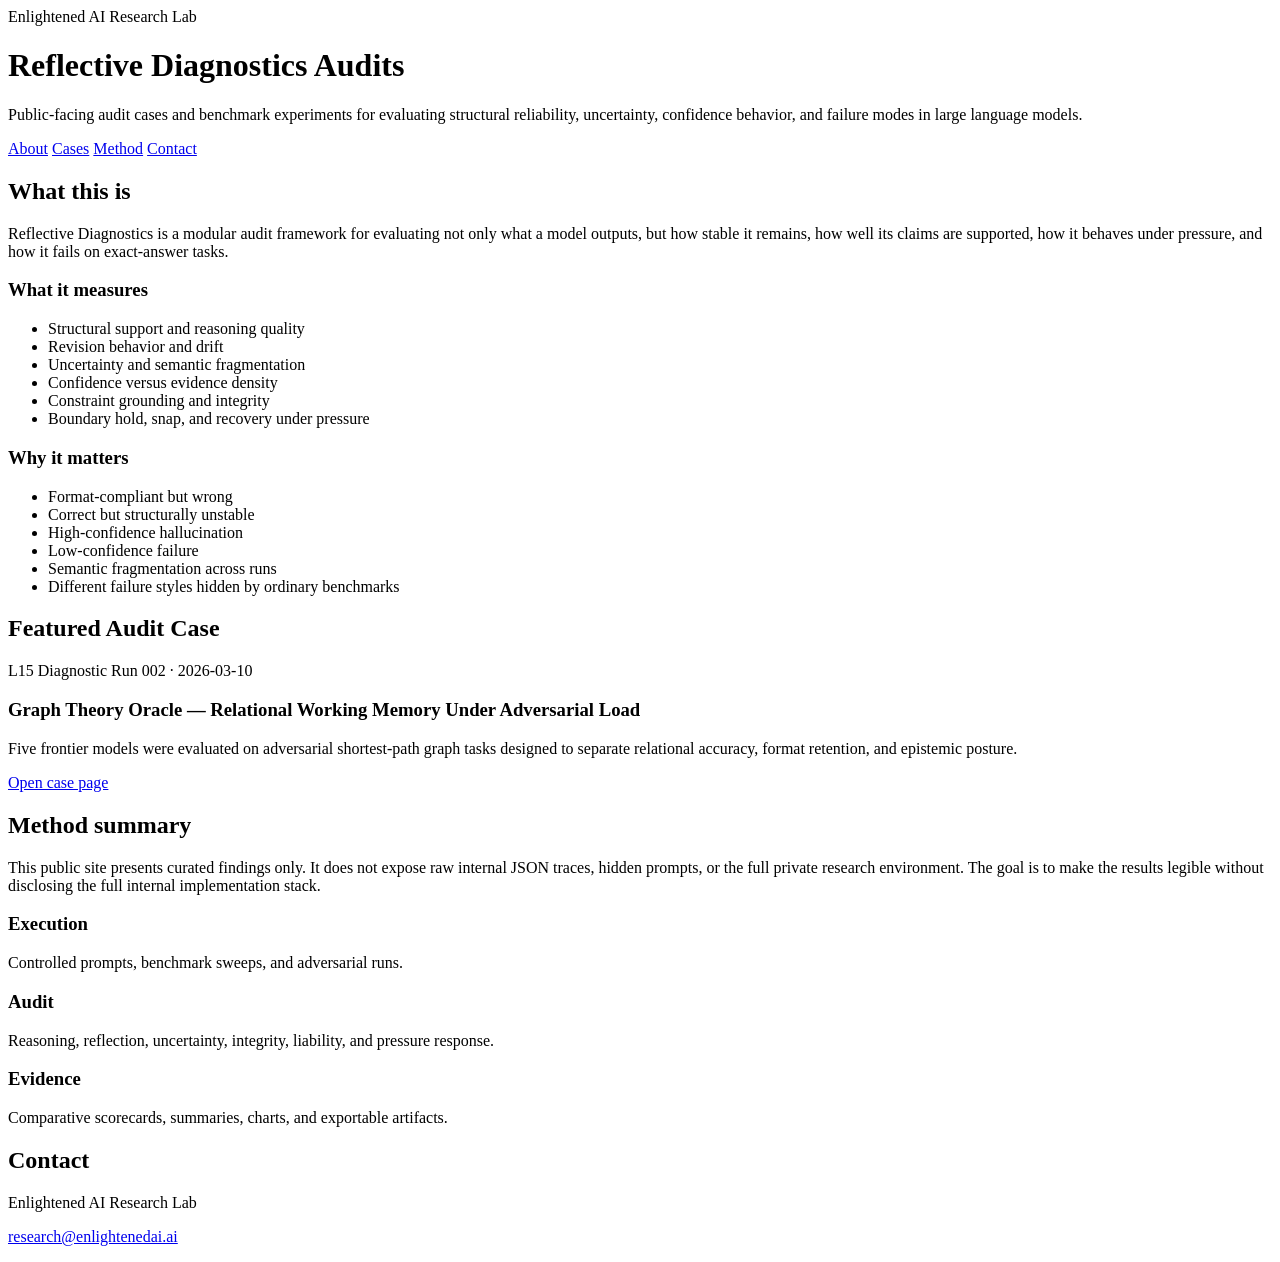
==== index.html @ 5a1d090b "Create index.html" ====
<!doctype html>
<html lang="en">
<head>
  <meta charset="utf-8" />
  <meta name="viewport" content="width=device-width, initial-scale=1" />
  <title>Reflective Diagnostics Audits</title>
  <meta name="description" content="Public-facing audit cases and benchmark experiments from Enlightened AI Research Lab." />
  <link rel="stylesheet" href="styles.css" />
</head>
<body>
  <header class="site-header">
    <div class="wrap">
      <div class="eyebrow">Enlightened AI Research Lab</div>
      <h1>Reflective Diagnostics Audits</h1>
      <p class="lead">
        Public-facing audit cases and benchmark experiments for evaluating structural reliability,
        uncertainty, confidence behavior, and failure modes in large language models.
      </p>
      <nav class="topnav">
        <a href="#about">About</a>
        <a href="#cases">Cases</a>
        <a href="#method">Method</a>
        <a href="#contact">Contact</a>
      </nav>
    </div>
  </header>

  <main>
    <section id="about" class="section">
      <div class="wrap">
        <h2>What this is</h2>
        <p>
          Reflective Diagnostics is a modular audit framework for evaluating not only what a model outputs,
          but how stable it remains, how well its claims are supported, how it behaves under pressure,
          and how it fails on exact-answer tasks.
        </p>
        <div class="grid two">
          <div class="card">
            <h3>What it measures</h3>
            <ul>
              <li>Structural support and reasoning quality</li>
              <li>Revision behavior and drift</li>
              <li>Uncertainty and semantic fragmentation</li>
              <li>Confidence versus evidence density</li>
              <li>Constraint grounding and integrity</li>
              <li>Boundary hold, snap, and recovery under pressure</li>
            </ul>
          </div>
          <div class="card">
            <h3>Why it matters</h3>
            <ul>
              <li>Format-compliant but wrong</li>
              <li>Correct but structurally unstable</li>
              <li>High-confidence hallucination</li>
              <li>Low-confidence failure</li>
              <li>Semantic fragmentation across runs</li>
              <li>Different failure styles hidden by ordinary benchmarks</li>
            </ul>
          </div>
        </div>
      </div>
    </section>

    <section id="cases" class="section alt">
      <div class="wrap">
        <h2>Featured Audit Case</h2>
        <div class="case-card">
          <div class="case-meta">L15 Diagnostic Run 002 · 2026-03-10</div>
          <h3>Graph Theory Oracle — Relational Working Memory Under Adversarial Load</h3>
          <p>
            Five frontier models were evaluated on adversarial shortest-path graph tasks designed to
            separate relational accuracy, format retention, and epistemic posture.
          </p>
          <a class="button" href="run-002-graph-theory.html">Open case page</a>
        </div>
      </div>
    </section>

    <section id="method" class="section">
      <div class="wrap">
        <h2>Method summary</h2>
        <p>
          This public site presents curated findings only. It does not expose raw internal JSON traces,
          hidden prompts, or the full private research environment. The goal is to make the results legible
          without disclosing the full internal implementation stack.
        </p>
        <div class="grid three">
          <div class="mini-card">
            <h3>Execution</h3>
            <p>Controlled prompts, benchmark sweeps, and adversarial runs.</p>
          </div>
          <div class="mini-card">
            <h3>Audit</h3>
            <p>Reasoning, reflection, uncertainty, integrity, liability, and pressure response.</p>
          </div>
          <div class="mini-card">
            <h3>Evidence</h3>
            <p>Comparative scorecards, summaries, charts, and exportable artifacts.</p>
          </div>
        </div>
      </div>
    </section>
  </main>

  <footer id="contact" class="site-footer">
    <div class="wrap">
      <h2>Contact</h2>
      <p>Enlightened AI Research Lab</p>
      <p><a href="mailto:research@enlightenedai.ai">research@enlightenedai.ai</a></p>
    </div>
  </footer>
</body>
</html>
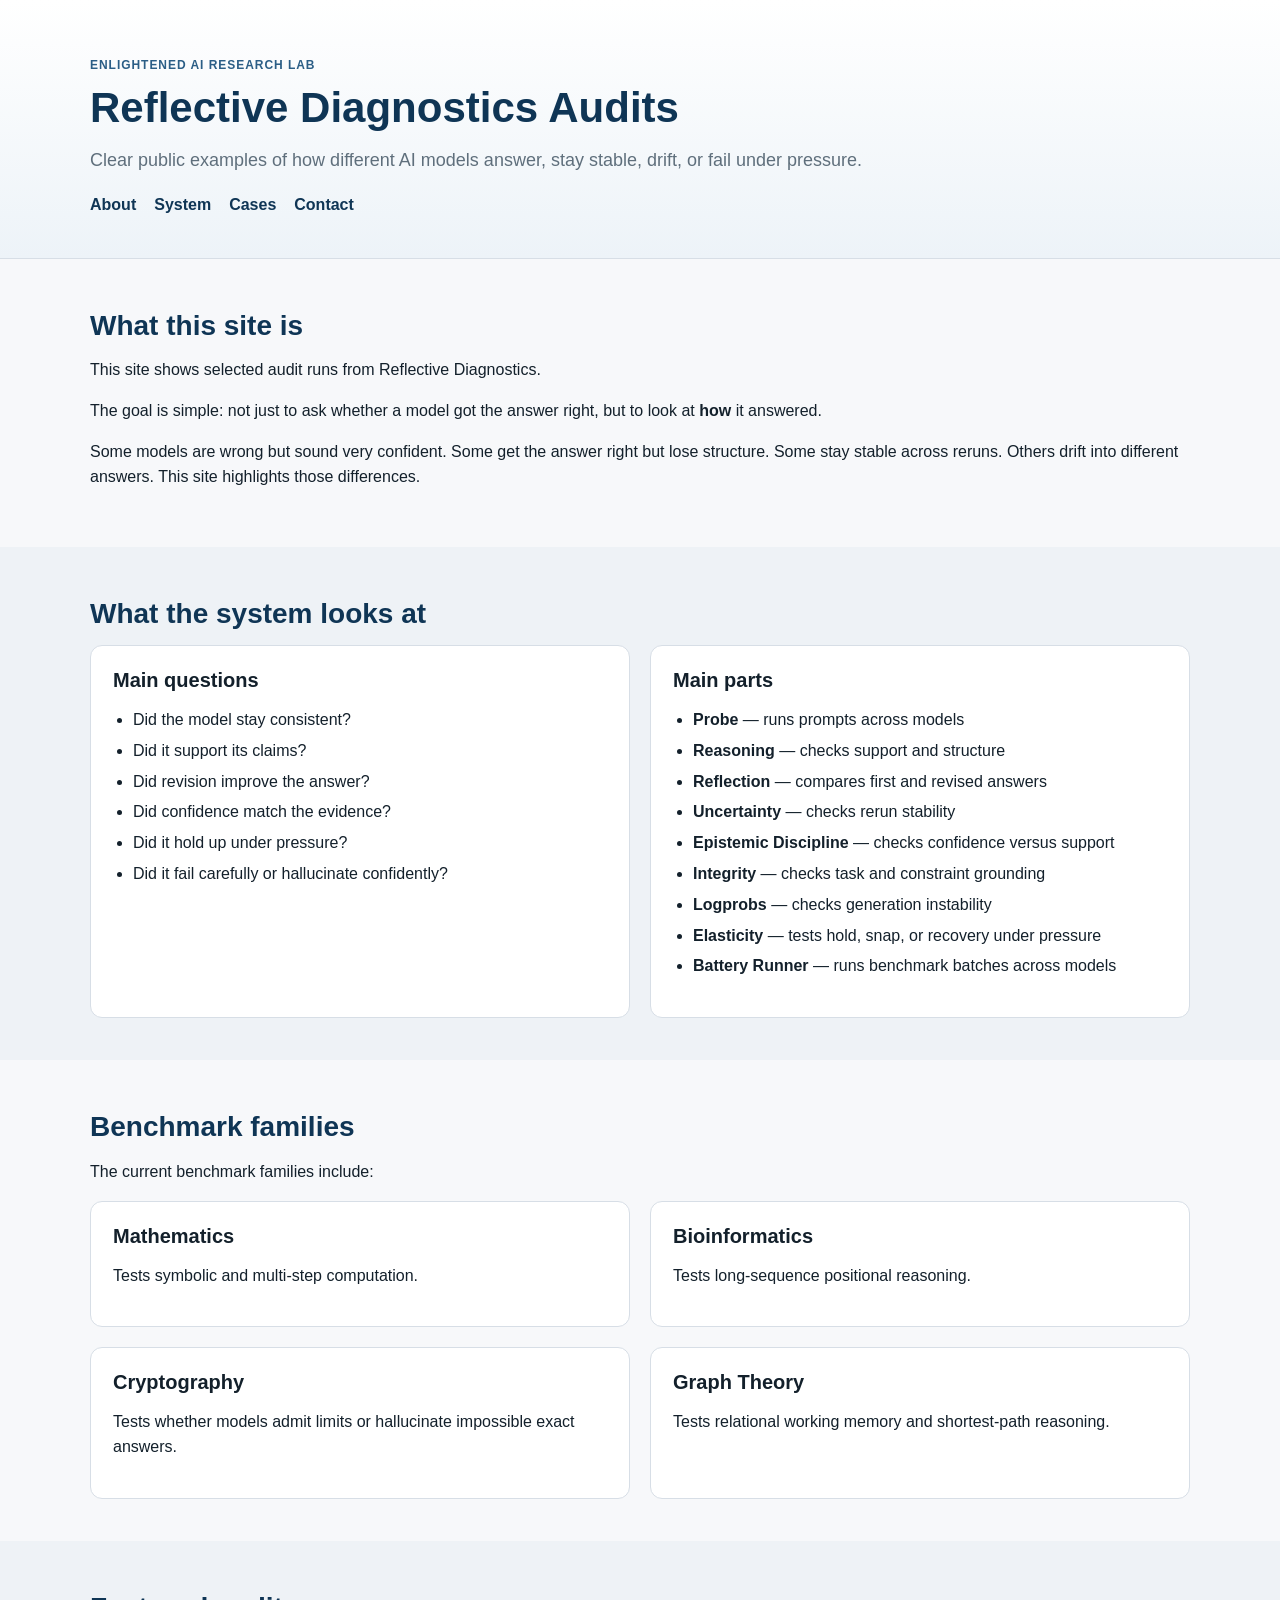
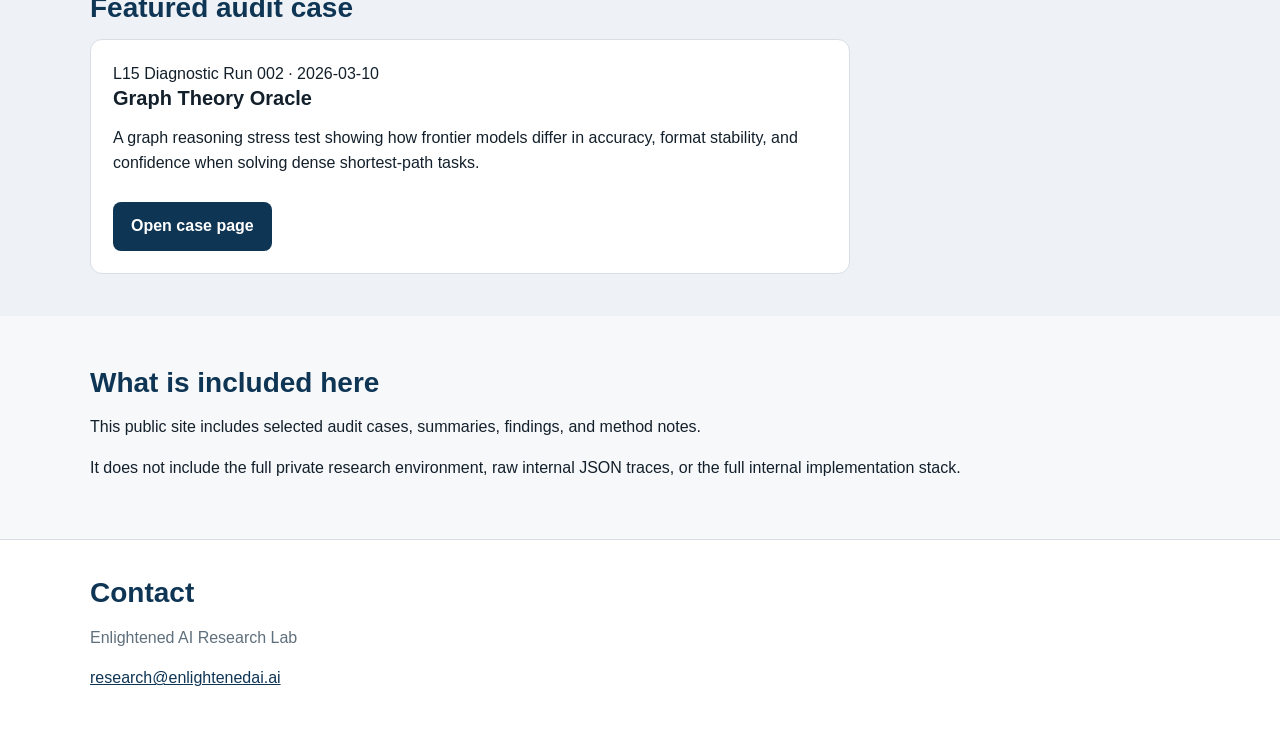
==== commit 53355bfd: "Update index.html" ====
--- a/index.html
+++ b/index.html
@@ -4,7 +4,7 @@
   <meta charset="utf-8" />
   <meta name="viewport" content="width=device-width, initial-scale=1" />
   <title>Reflective Diagnostics Audits</title>
-  <meta name="description" content="Public-facing audit cases and benchmark experiments from Enlightened AI Research Lab." />
+  <meta name="description" content="Clear public examples of how AI models succeed, fail, stay stable, or break under pressure." />
   <link rel="stylesheet" href="styles.css" />
 </head>
 <body>
@@ -13,13 +13,12 @@
       <div class="eyebrow">Enlightened AI Research Lab</div>
       <h1>Reflective Diagnostics Audits</h1>
       <p class="lead">
-        Public-facing audit cases and benchmark experiments for evaluating structural reliability,
-        uncertainty, confidence behavior, and failure modes in large language models.
+        Clear public examples of how different AI models answer, stay stable, drift, or fail under pressure.
       </p>
       <nav class="topnav">
         <a href="#about">About</a>
+        <a href="#system">System</a>
         <a href="#cases">Cases</a>
-        <a href="#method">Method</a>
         <a href="#contact">Contact</a>
       </nav>
     </div>
@@ -28,34 +27,76 @@
   <main>
     <section id="about" class="section">
       <div class="wrap">
-        <h2>What this is</h2>
+        <h2>What this site is</h2>
         <p>
-          Reflective Diagnostics is a modular audit framework for evaluating not only what a model outputs,
-          but how stable it remains, how well its claims are supported, how it behaves under pressure,
-          and how it fails on exact-answer tasks.
+          This site shows selected audit runs from Reflective Diagnostics.
         </p>
+        <p>
+          The goal is simple: not just to ask whether a model got the answer right, but to look at
+          <strong>how</strong> it answered.
+        </p>
+        <p>
+          Some models are wrong but sound very confident. Some get the answer right but lose structure.
+          Some stay stable across reruns. Others drift into different answers. This site highlights those differences.
+        </p>
+      </div>
+    </section>
+
+    <section id="system" class="section alt">
+      <div class="wrap">
+        <h2>What the system looks at</h2>
         <div class="grid two">
           <div class="card">
-            <h3>What it measures</h3>
+            <h3>Main questions</h3>
             <ul>
-              <li>Structural support and reasoning quality</li>
-              <li>Revision behavior and drift</li>
-              <li>Uncertainty and semantic fragmentation</li>
-              <li>Confidence versus evidence density</li>
-              <li>Constraint grounding and integrity</li>
-              <li>Boundary hold, snap, and recovery under pressure</li>
+              <li>Did the model stay consistent?</li>
+              <li>Did it support its claims?</li>
+              <li>Did revision improve the answer?</li>
+              <li>Did confidence match the evidence?</li>
+              <li>Did it hold up under pressure?</li>
+              <li>Did it fail carefully or hallucinate confidently?</li>
             </ul>
           </div>
           <div class="card">
-            <h3>Why it matters</h3>
+            <h3>Main parts</h3>
             <ul>
-              <li>Format-compliant but wrong</li>
-              <li>Correct but structurally unstable</li>
-              <li>High-confidence hallucination</li>
-              <li>Low-confidence failure</li>
-              <li>Semantic fragmentation across runs</li>
-              <li>Different failure styles hidden by ordinary benchmarks</li>
+              <li><strong>Probe</strong> — runs prompts across models</li>
+              <li><strong>Reasoning</strong> — checks support and structure</li>
+              <li><strong>Reflection</strong> — compares first and revised answers</li>
+              <li><strong>Uncertainty</strong> — checks rerun stability</li>
+              <li><strong>Epistemic Discipline</strong> — checks confidence versus support</li>
+              <li><strong>Integrity</strong> — checks task and constraint grounding</li>
+              <li><strong>Logprobs</strong> — checks generation instability</li>
+              <li><strong>Elasticity</strong> — tests hold, snap, or recovery under pressure</li>
+              <li><strong>Battery Runner</strong> — runs benchmark batches across models</li>
             </ul>
+          </div>
+        </div>
+      </div>
+    </section>
+
+    <section class="section">
+      <div class="wrap">
+        <h2>Benchmark families</h2>
+        <p>
+          The current benchmark families include:
+        </p>
+        <div class="grid two">
+          <div class="mini-card">
+            <h3>Mathematics</h3>
+            <p>Tests symbolic and multi-step computation.</p>
+          </div>
+          <div class="mini-card">
+            <h3>Bioinformatics</h3>
+            <p>Tests long-sequence positional reasoning.</p>
+          </div>
+          <div class="mini-card">
+            <h3>Cryptography</h3>
+            <p>Tests whether models admit limits or hallucinate impossible exact answers.</p>
+          </div>
+          <div class="mini-card">
+            <h3>Graph Theory</h3>
+            <p>Tests relational working memory and shortest-path reasoning.</p>
           </div>
         </div>
       </div>
@@ -63,41 +104,28 @@
 
     <section id="cases" class="section alt">
       <div class="wrap">
-        <h2>Featured Audit Case</h2>
+        <h2>Featured audit case</h2>
         <div class="case-card">
           <div class="case-meta">L15 Diagnostic Run 002 · 2026-03-10</div>
-          <h3>Graph Theory Oracle — Relational Working Memory Under Adversarial Load</h3>
+          <h3>Graph Theory Oracle</h3>
           <p>
-            Five frontier models were evaluated on adversarial shortest-path graph tasks designed to
-            separate relational accuracy, format retention, and epistemic posture.
+            A graph reasoning stress test showing how frontier models differ in accuracy, format stability,
+            and confidence when solving dense shortest-path tasks.
           </p>
           <a class="button" href="run-002-graph-theory.html">Open case page</a>
         </div>
       </div>
     </section>
 
-    <section id="method" class="section">
+    <section class="section">
       <div class="wrap">
-        <h2>Method summary</h2>
+        <h2>What is included here</h2>
         <p>
-          This public site presents curated findings only. It does not expose raw internal JSON traces,
-          hidden prompts, or the full private research environment. The goal is to make the results legible
-          without disclosing the full internal implementation stack.
+          This public site includes selected audit cases, summaries, findings, and method notes.
         </p>
-        <div class="grid three">
-          <div class="mini-card">
-            <h3>Execution</h3>
-            <p>Controlled prompts, benchmark sweeps, and adversarial runs.</p>
-          </div>
-          <div class="mini-card">
-            <h3>Audit</h3>
-            <p>Reasoning, reflection, uncertainty, integrity, liability, and pressure response.</p>
-          </div>
-          <div class="mini-card">
-            <h3>Evidence</h3>
-            <p>Comparative scorecards, summaries, charts, and exportable artifacts.</p>
-          </div>
-        </div>
+        <p>
+          It does not include the full private research environment, raw internal JSON traces, or the full internal implementation stack.
+        </p>
       </div>
     </section>
   </main>
--- a/styles.css
+++ b/styles.css
@@ -0,0 +1,166 @@
+:root{
+  --bg:#f7f8fa;
+  --surface:#ffffff;
+  --alt:#eef2f6;
+  --ink:#13202b;
+  --muted:#5f6f7c;
+  --line:#d7dee6;
+  --accent:#0f3555;
+  --accent2:#2b5e86;
+}
+
+*{box-sizing:border-box}
+html{scroll-behavior:smooth}
+body{
+  margin:0;
+  font-family:Arial, Helvetica, sans-serif;
+  background:var(--bg);
+  color:var(--ink);
+  line-height:1.55;
+}
+
+.wrap{
+  width:min(1100px, 92%);
+  margin:0 auto;
+}
+
+.site-header{
+  background:linear-gradient(180deg, #ffffff 0%, #edf3f8 100%);
+  border-bottom:1px solid var(--line);
+  padding:56px 0 40px;
+}
+.site-header.slim{padding:40px 0 26px}
+
+.eyebrow{
+  text-transform:uppercase;
+  letter-spacing:.08em;
+  font-size:12px;
+  color:var(--accent2);
+  font-weight:700;
+  margin-bottom:8px;
+}
+
+h1,h2,h3{
+  line-height:1.2;
+  margin:0 0 14px;
+}
+h1{font-size:42px; color:var(--accent)}
+h2{font-size:28px; color:var(--accent); margin-top:8px}
+h3{font-size:20px}
+
+.lead{
+  max-width:820px;
+  font-size:18px;
+  color:var(--muted);
+  margin:0 0 18px;
+}
+
+.topnav{
+  display:flex;
+  gap:18px;
+  flex-wrap:wrap;
+  margin-top:12px;
+}
+.topnav a{
+  color:var(--accent);
+  text-decoration:none;
+  font-weight:700;
+}
+.topnav a:hover{text-decoration:underline}
+
+.section{padding:42px 0}
+.section.alt{background:var(--alt)}
+
+.grid{
+  display:grid;
+  gap:20px;
+}
+.grid.two{grid-template-columns:repeat(2, minmax(0,1fr))}
+.grid.three{grid-template-columns:repeat(3, minmax(0,1fr))}
+
+.card,.mini-card,.case-card,.note-box{
+  background:var(--surface);
+  border:1px solid var(--line);
+  border-radius:12px;
+  padding:22px;
+}
+.case-card{max-width:760px}
+.note-box{
+  background:#f3f7fb;
+  border-left:6px solid var(--accent2);
+  margin-top:24px;
+}
+
+.button{
+  display:inline-block;
+  margin-top:10px;
+  background:var(--accent);
+  color:#fff;
+  text-decoration:none;
+  padding:12px 18px;
+  border-radius:8px;
+  font-weight:700;
+}
+.button:hover{background:#0a2a44}
+
+.run-strip{
+  display:grid;
+  grid-template-columns:repeat(4, minmax(0,1fr));
+  gap:14px;
+  margin-bottom:28px;
+}
+.run-strip div{
+  background:#fff;
+  border:1px solid var(--line);
+  border-radius:10px;
+  padding:14px 16px;
+}
+.run-strip span{
+  display:block;
+  font-size:12px;
+  text-transform:uppercase;
+  letter-spacing:.06em;
+  color:var(--muted);
+  margin-bottom:4px;
+}
+.run-strip strong{
+  font-size:15px;
+  color:var(--accent);
+}
+
+.results-table{
+  width:100%;
+  border-collapse:collapse;
+  background:#fff;
+  border:1px solid var(--line);
+  margin-top:10px;
+}
+.results-table th,
+.results-table td{
+  border:1px solid var(--line);
+  padding:12px 10px;
+  text-align:left;
+  vertical-align:top;
+}
+.results-table th{
+  background:#eef3f7;
+  color:var(--accent);
+  font-size:14px;
+}
+.results-table td{font-size:14px}
+
+.site-footer{
+  border-top:1px solid var(--line);
+  padding:28px 0 44px;
+  background:#fff;
+  color:var(--muted);
+}
+.site-footer a{color:var(--accent)}
+
+ul{padding-left:20px}
+li{margin-bottom:6px}
+
+@media (max-width: 860px){
+  h1{font-size:32px}
+  .grid.two,.grid.three,.run-strip{grid-template-columns:1fr}
+}
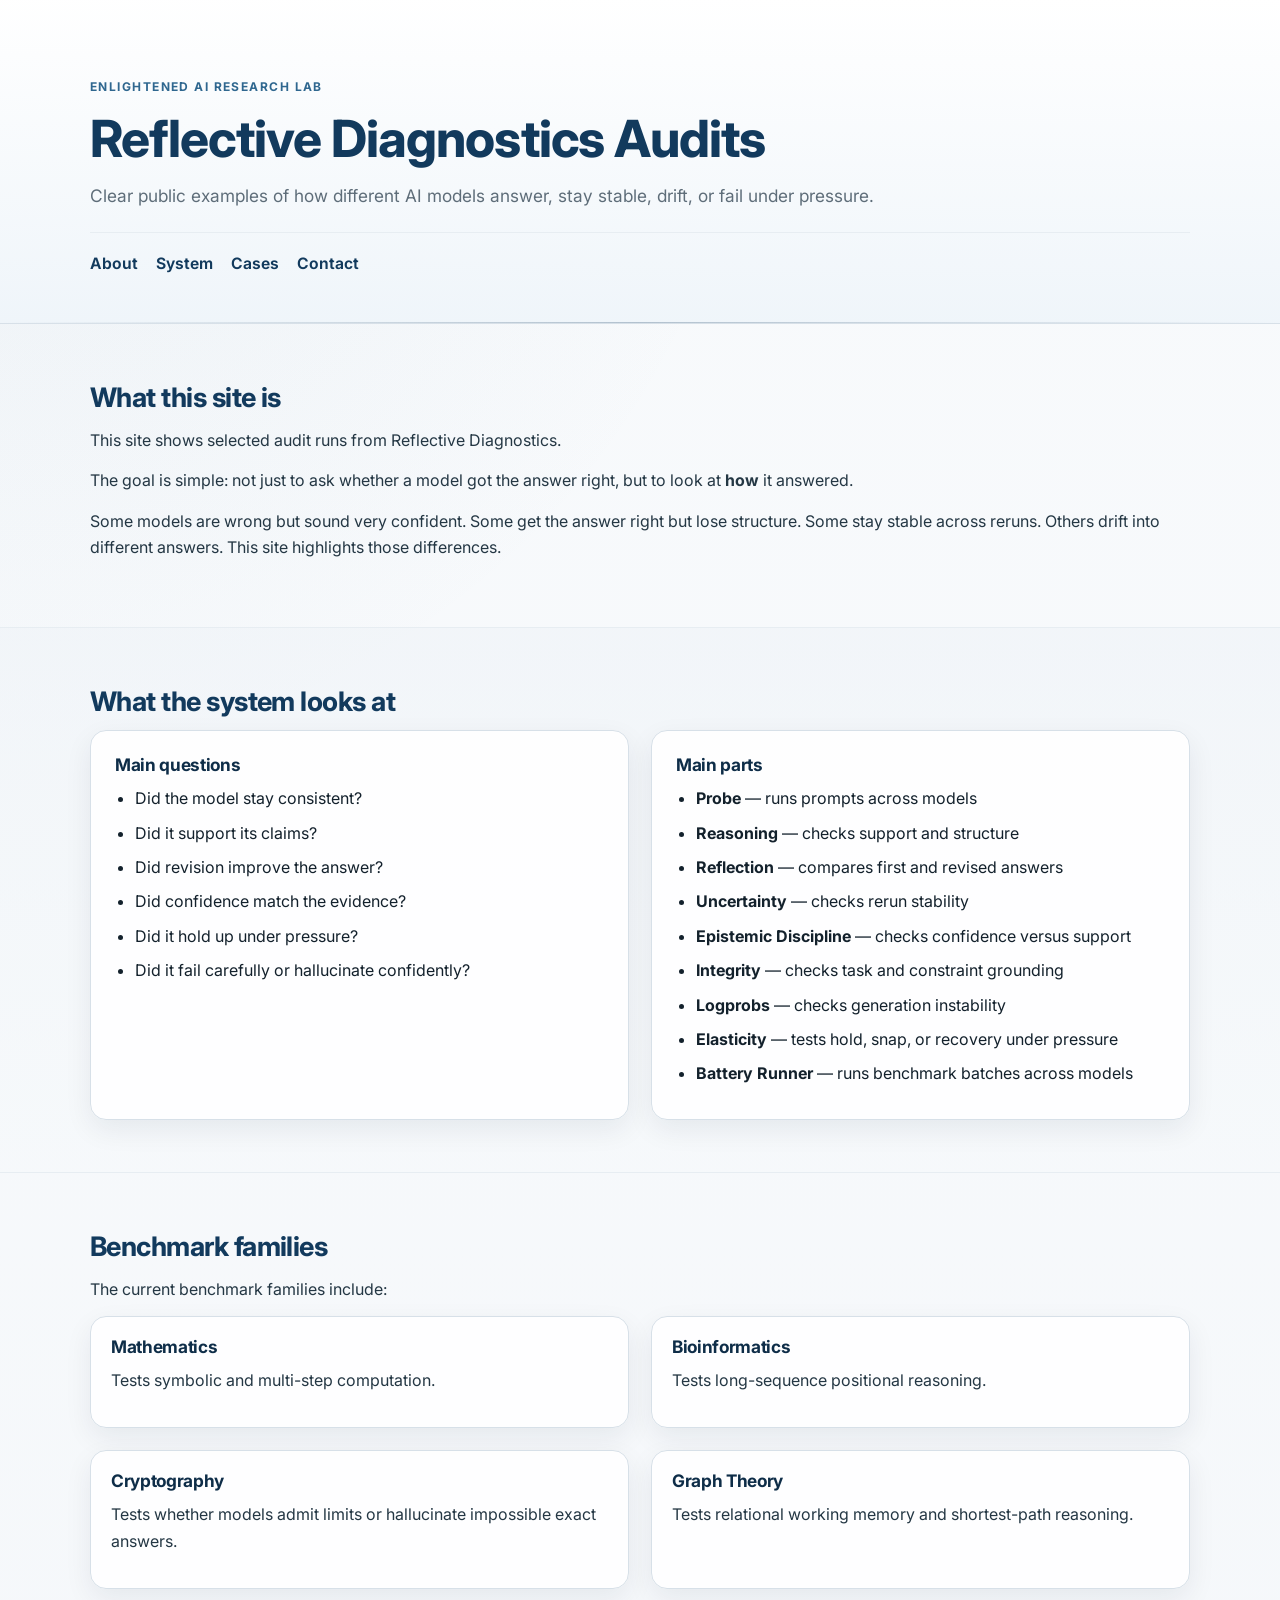
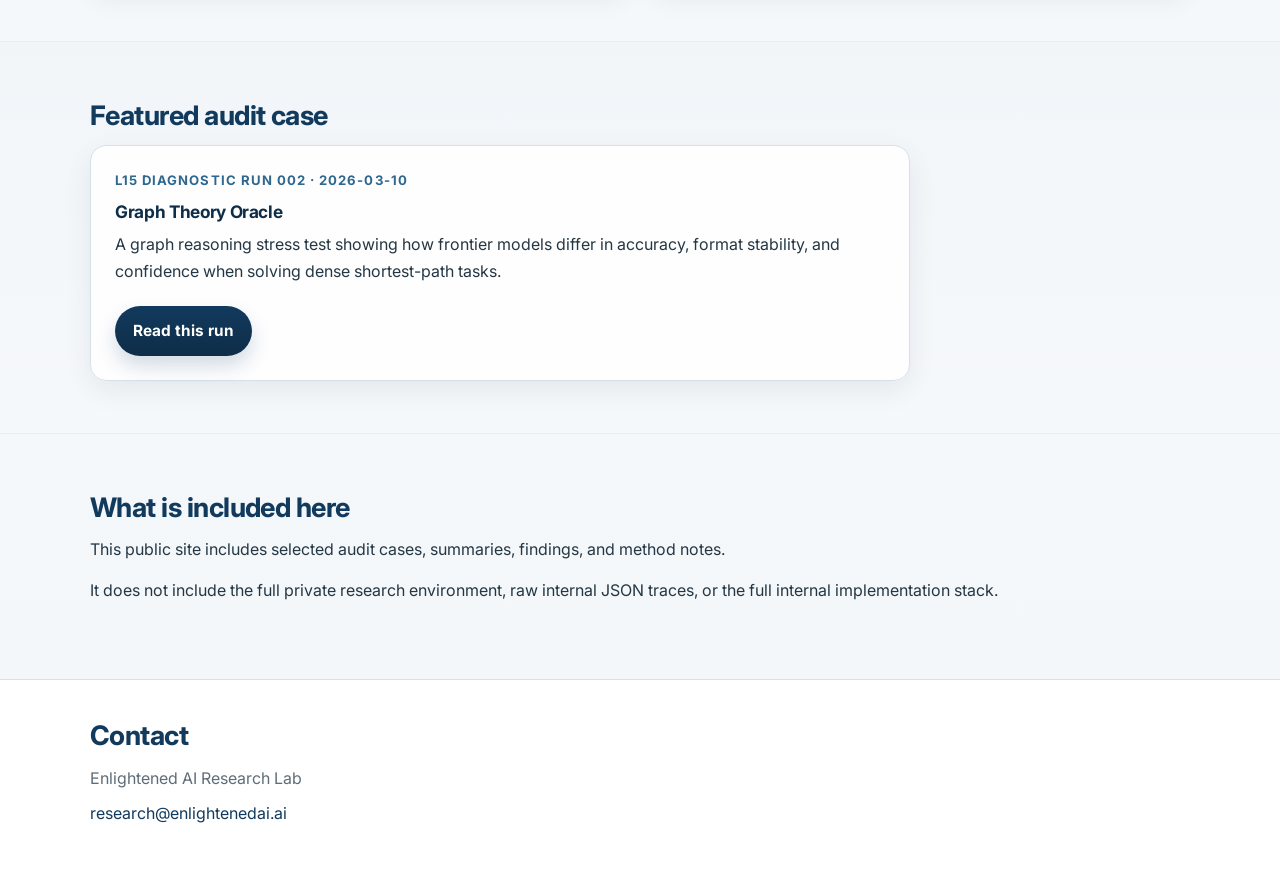
==== commit ccb4dd62: "Update index.html" ====
--- a/index.html
+++ b/index.html
@@ -5,6 +5,9 @@
   <meta name="viewport" content="width=device-width, initial-scale=1" />
   <title>Reflective Diagnostics Audits</title>
   <meta name="description" content="Clear public examples of how AI models succeed, fail, stay stable, or break under pressure." />
+  <link rel="preconnect" href="https://fonts.googleapis.com">
+  <link rel="preconnect" href="https://fonts.gstatic.com" crossorigin>
+  <link href="https://fonts.googleapis.com/css2?family=Inter:wght@400;500;600;700;800&display=swap" rel="stylesheet">
   <link rel="stylesheet" href="styles.css" />
 </head>
 <body>
@@ -112,7 +115,7 @@
             A graph reasoning stress test showing how frontier models differ in accuracy, format stability,
             and confidence when solving dense shortest-path tasks.
           </p>
-          <a class="button" href="run-002-graph-theory.html">Open case page</a>
+          <a class="button" href="run-002-graph-theory.html">Read this run</a>
         </div>
       </div>
     </section>
--- a/styles.css
+++ b/styles.css
@@ -1,166 +1,411 @@
 :root{
-  --bg:#f7f8fa;
+  --bg:#f5f7fa;
   --surface:#ffffff;
-  --alt:#eef2f6;
-  --ink:#13202b;
-  --muted:#5f6f7c;
-  --line:#d7dee6;
-  --accent:#0f3555;
-  --accent2:#2b5e86;
-}
-
-*{box-sizing:border-box}
-html{scroll-behavior:smooth}
+  --surface-2:#f0f4f8;
+  --ink:#13212c;
+  --muted:#5e6d79;
+  --line:#d7e0e8;
+  --line-2:#e7edf2;
+  --accent:#123a5d;
+  --accent-2:#2f678f;
+  --accent-3:#0e2d48;
+  --success:#1f6a52;
+  --shadow:0 10px 28px rgba(14, 33, 51, 0.07);
+  --radius:16px;
+  --radius-sm:12px;
+  --max:1100px;
+}
+
+*,
+*::before,
+*::after{
+  box-sizing:border-box;
+}
+
+html{
+  scroll-behavior:smooth;
+}
+
 body{
   margin:0;
-  font-family:Arial, Helvetica, sans-serif;
-  background:var(--bg);
+  font-family:Inter, Aptos, "Segoe UI", Arial, sans-serif;
+  font-size:16px;
+  line-height:1.65;
   color:var(--ink);
-  line-height:1.55;
+  background:
+    radial-gradient(circle at top left, rgba(47,103,143,0.06), transparent 28%),
+    linear-gradient(180deg, #f8fafc 0%, #f4f7fa 100%);
+  -webkit-font-smoothing:antialiased;
+  text-rendering:optimizeLegibility;
+}
+
+img{
+  max-width:100%;
+  display:block;
 }
 
 .wrap{
-  width:min(1100px, 92%);
+  width:min(var(--max), 92%);
   margin:0 auto;
 }
 
+/* Header */
+
 .site-header{
-  background:linear-gradient(180deg, #ffffff 0%, #edf3f8 100%);
+  position:relative;
+  padding:72px 0 46px;
+  background:
+    linear-gradient(180deg, rgba(255,255,255,0.98) 0%, rgba(239,245,250,0.96) 100%);
   border-bottom:1px solid var(--line);
-  padding:56px 0 40px;
-}
-.site-header.slim{padding:40px 0 26px}
+}
+
+.site-header::after{
+  content:"";
+  position:absolute;
+  inset:auto 0 0 0;
+  height:1px;
+  background:linear-gradient(90deg, transparent, rgba(18,58,93,0.28), transparent);
+}
+
+.site-header.slim{
+  padding:52px 0 30px;
+}
 
 .eyebrow{
+  display:inline-block;
+  margin-bottom:12px;
+  font-size:12px;
+  font-weight:700;
+  letter-spacing:.12em;
   text-transform:uppercase;
-  letter-spacing:.08em;
-  font-size:12px;
-  color:var(--accent2);
-  font-weight:700;
-  margin-bottom:8px;
+  color:var(--accent-2);
 }
 
 h1,h2,h3{
-  line-height:1.2;
   margin:0 0 14px;
-}
-h1{font-size:42px; color:var(--accent)}
-h2{font-size:28px; color:var(--accent); margin-top:8px}
-h3{font-size:20px}
+  line-height:1.15;
+  letter-spacing:-0.02em;
+}
+
+h1{
+  max-width:900px;
+  font-size:clamp(2.2rem, 4vw, 3.3rem);
+  color:var(--accent);
+  font-weight:750;
+}
+
+h2{
+  margin-top:6px;
+  font-size:clamp(1.45rem, 2.1vw, 2rem);
+  color:var(--accent);
+  font-weight:730;
+}
+
+h3{
+  font-size:1.08rem;
+  color:var(--accent-3);
+  font-weight:700;
+}
 
 .lead{
   max-width:820px;
-  font-size:18px;
+  margin:0;
+  font-size:1.08rem;
   color:var(--muted);
-  margin:0 0 18px;
 }
 
 .topnav{
   display:flex;
   gap:18px;
   flex-wrap:wrap;
-  margin-top:12px;
-}
+  margin-top:22px;
+  padding-top:18px;
+  border-top:1px solid var(--line-2);
+}
+
 .topnav a{
   color:var(--accent);
   text-decoration:none;
-  font-weight:700;
-}
-.topnav a:hover{text-decoration:underline}
-
-.section{padding:42px 0}
-.section.alt{background:var(--alt)}
+  font-weight:650;
+  font-size:0.98rem;
+  transition:color .18s ease, opacity .18s ease;
+}
+
+.topnav a:hover{
+  color:var(--accent-2);
+}
+
+/* Sections */
+
+.section{
+  padding:52px 0;
+}
+
+.section.alt{
+  background:
+    linear-gradient(180deg, rgba(240,244,248,0.72) 0%, rgba(246,249,251,0.72) 100%);
+  border-top:1px solid var(--line-2);
+  border-bottom:1px solid var(--line-2);
+}
+
+p{
+  margin:0 0 14px;
+  color:#243744;
+}
+
+strong{
+  font-weight:700;
+}
+
+ul{
+  margin:0;
+  padding-left:20px;
+}
+
+li{
+  margin:0 0 8px;
+}
+
+/* Cards */
 
 .grid{
   display:grid;
-  gap:20px;
-}
-.grid.two{grid-template-columns:repeat(2, minmax(0,1fr))}
-.grid.three{grid-template-columns:repeat(3, minmax(0,1fr))}
-
-.card,.mini-card,.case-card,.note-box{
-  background:var(--surface);
+  gap:22px;
+}
+
+.grid.two{
+  grid-template-columns:repeat(2, minmax(0,1fr));
+}
+
+.grid.three{
+  grid-template-columns:repeat(3, minmax(0,1fr));
+}
+
+.card,
+.mini-card,
+.case-card,
+.note-box{
+  background:rgba(255,255,255,0.92);
   border:1px solid var(--line);
-  border-radius:12px;
-  padding:22px;
-}
-.case-card{max-width:760px}
+  border-radius:var(--radius);
+  box-shadow:var(--shadow);
+}
+
+.card,
+.case-card,
 .note-box{
-  background:#f3f7fb;
-  border-left:6px solid var(--accent2);
-  margin-top:24px;
+  padding:24px;
+}
+
+.mini-card{
+  padding:20px;
+  min-height:100%;
+}
+
+.card h3,
+.mini-card h3,
+.case-card h3{
+  margin-bottom:10px;
+}
+
+.case-card{
+  max-width:820px;
+}
+
+.case-meta{
+  margin-bottom:10px;
+  font-size:0.82rem;
+  font-weight:700;
+  text-transform:uppercase;
+  letter-spacing:.08em;
+  color:var(--accent-2);
 }
 
 .button{
-  display:inline-block;
-  margin-top:10px;
-  background:var(--accent);
+  display:inline-flex;
+  align-items:center;
+  justify-content:center;
+  margin-top:8px;
+  padding:12px 18px;
+  border-radius:999px;
+  background:linear-gradient(180deg, var(--accent) 0%, var(--accent-3) 100%);
   color:#fff;
   text-decoration:none;
-  padding:12px 18px;
-  border-radius:8px;
-  font-weight:700;
-}
-.button:hover{background:#0a2a44}
+  font-weight:700;
+  font-size:0.96rem;
+  transition:transform .15s ease, box-shadow .15s ease, opacity .15s ease;
+  box-shadow:0 10px 20px rgba(18,58,93,0.18);
+}
+
+.button:hover{
+  transform:translateY(-1px);
+  opacity:.98;
+}
+
+/* Run header strip */
 
 .run-strip{
   display:grid;
   grid-template-columns:repeat(4, minmax(0,1fr));
   gap:14px;
-  margin-bottom:28px;
-}
+  margin-bottom:30px;
+}
+
 .run-strip div{
-  background:#fff;
+  background:rgba(255,255,255,0.92);
   border:1px solid var(--line);
-  border-radius:10px;
-  padding:14px 16px;
-}
+  border-radius:var(--radius-sm);
+  box-shadow:var(--shadow);
+  padding:16px 16px 15px;
+}
+
 .run-strip span{
   display:block;
-  font-size:12px;
+  margin-bottom:5px;
+  font-size:11px;
+  font-weight:700;
   text-transform:uppercase;
-  letter-spacing:.06em;
+  letter-spacing:.1em;
   color:var(--muted);
-  margin-bottom:4px;
-}
+}
+
 .run-strip strong{
-  font-size:15px;
-  color:var(--accent);
-}
+  display:block;
+  font-size:0.98rem;
+  color:var(--accent);
+  font-weight:700;
+}
+
+/* Table */
 
 .results-table{
   width:100%;
-  border-collapse:collapse;
-  background:#fff;
+  margin-top:12px;
+  border-collapse:separate;
+  border-spacing:0;
+  overflow:hidden;
+  background:var(--surface);
   border:1px solid var(--line);
+  border-radius:var(--radius);
+  box-shadow:var(--shadow);
+}
+
+.results-table thead th{
+  background:linear-gradient(180deg, #edf3f8 0%, #e7eef5 100%);
+  color:var(--accent);
+  font-size:0.88rem;
+  font-weight:700;
+  text-align:left;
+  padding:14px 14px;
+  border-bottom:1px solid var(--line);
+}
+
+.results-table tbody td{
+  padding:14px 14px;
+  font-size:0.94rem;
+  vertical-align:top;
+  border-bottom:1px solid var(--line-2);
+}
+
+.results-table tbody tr:last-child td{
+  border-bottom:none;
+}
+
+.results-table tbody tr:hover{
+  background:#f8fbfd;
+}
+
+/* Note box */
+
+.note-box{
+  margin-top:24px;
+  padding:20px 22px;
+  background:linear-gradient(180deg, rgba(241,246,251,0.95) 0%, rgba(248,251,253,0.98) 100%);
+  border-left:6px solid var(--accent-2);
+}
+
+.note-box strong{
+  color:var(--accent);
+}
+
+/* Footer */
+
+.site-footer{
   margin-top:10px;
-}
-.results-table th,
-.results-table td{
-  border:1px solid var(--line);
-  padding:12px 10px;
-  text-align:left;
-  vertical-align:top;
-}
-.results-table th{
-  background:#eef3f7;
-  color:var(--accent);
-  font-size:14px;
-}
-.results-table td{font-size:14px}
-
-.site-footer{
+  padding:34px 0 42px;
+  background:#ffffff;
   border-top:1px solid var(--line);
-  padding:28px 0 44px;
-  background:#fff;
+}
+
+.site-footer p{
+  margin:0 0 8px;
   color:var(--muted);
 }
-.site-footer a{color:var(--accent)}
-
-ul{padding-left:20px}
-li{margin-bottom:6px}
-
-@media (max-width: 860px){
-  h1{font-size:32px}
-  .grid.two,.grid.three,.run-strip{grid-template-columns:1fr}
-}
+
+.site-footer a{
+  color:var(--accent);
+  text-decoration:none;
+}
+
+.site-footer a:hover{
+  text-decoration:underline;
+}
+
+/* Fine details */
+
+.section h2 + p{
+  max-width:880px;
+}
+
+.section p + ul{
+  margin-top:4px;
+}
+
+a{
+  color:var(--accent);
+}
+
+/* Responsive */
+
+@media (max-width: 920px){
+  .grid.two,
+  .grid.three,
+  .run-strip{
+    grid-template-columns:1fr;
+  }
+
+  .site-header{
+    padding:56px 0 36px;
+  }
+
+  .section{
+    padding:42px 0;
+  }
+
+  .results-table{
+    display:block;
+    overflow-x:auto;
+    white-space:nowrap;
+  }
+}
+
+@media (max-width: 560px){
+  body{
+    font-size:15px;
+  }
+
+  .wrap{
+    width:min(var(--max), 94%);
+  }
+
+  .card,
+  .case-card,
+  .mini-card,
+  .note-box{
+    padding:18px;
+  }
+
+  .topnav{
+    gap:12px 16px;
+  }
+}
